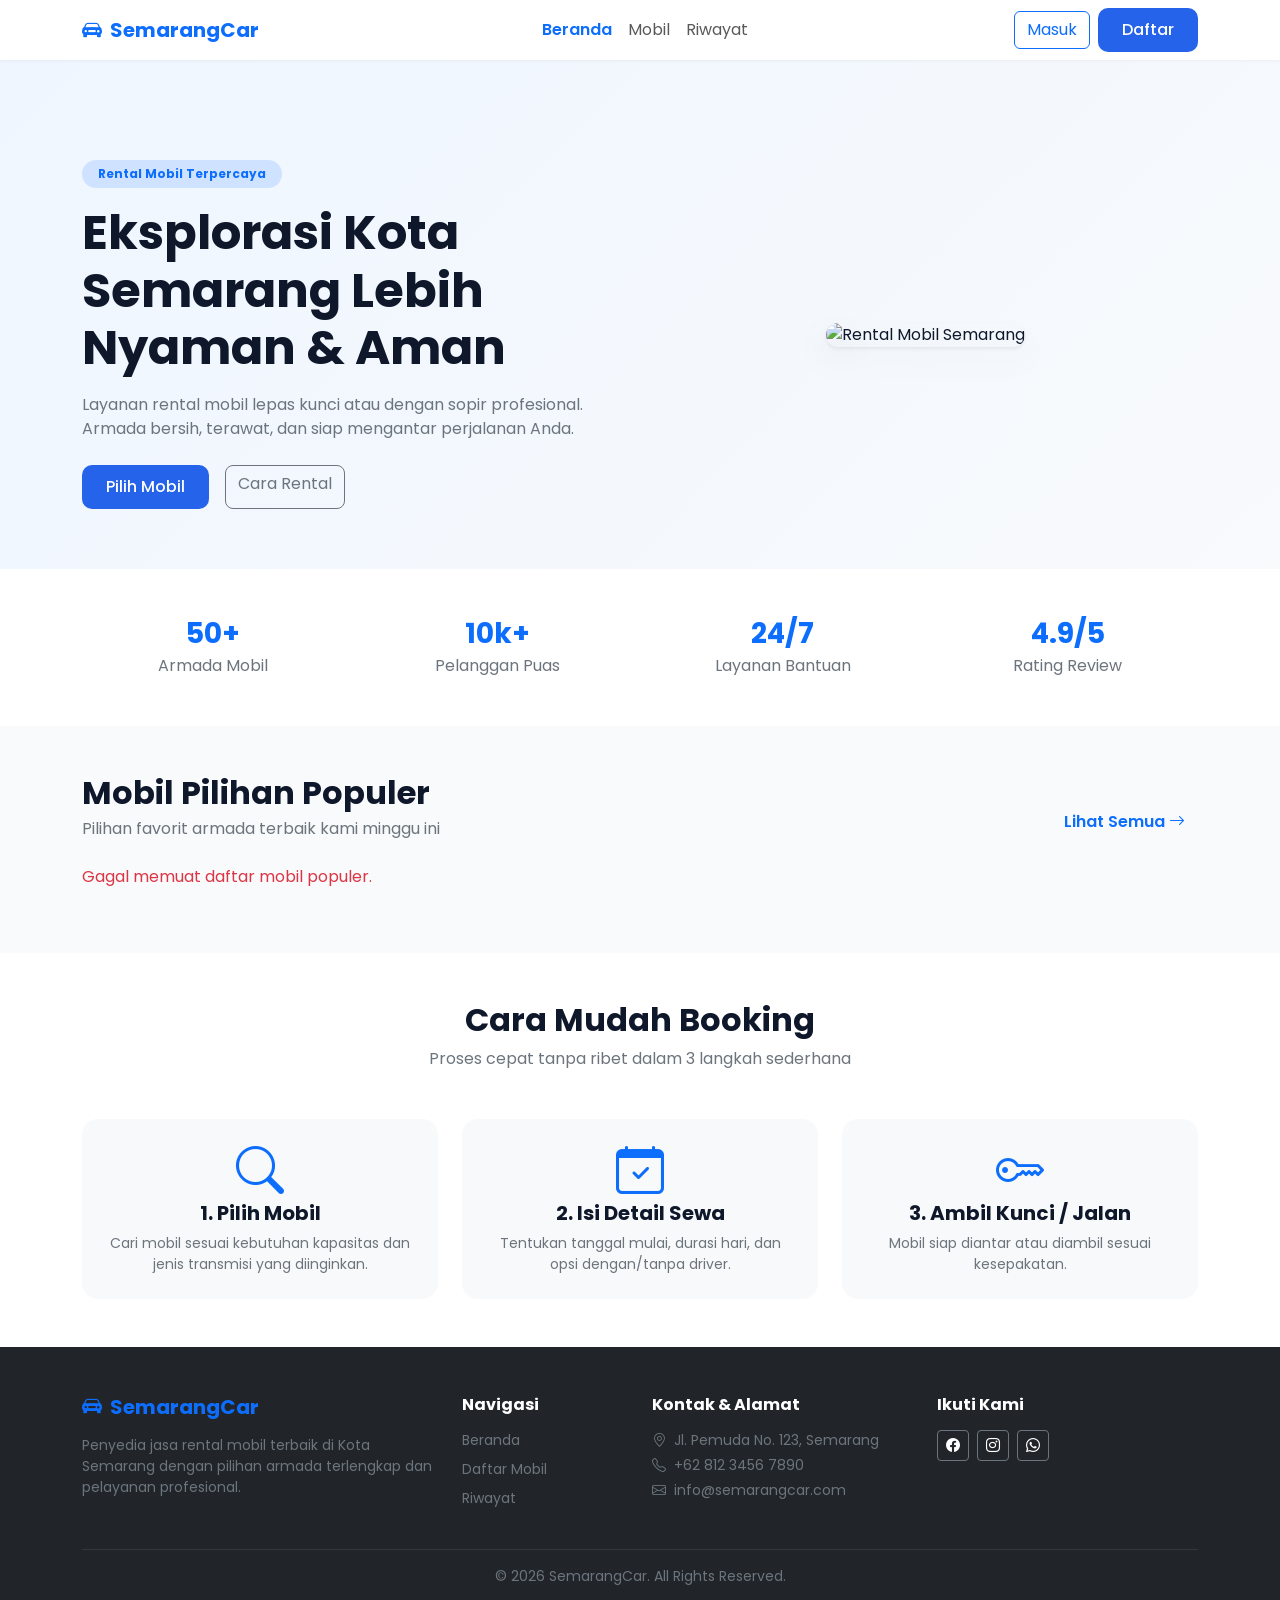
==== frontend/index.html @ cd007dfd "SEMARANGCAR" ====
﻿<!DOCTYPE html>
<html lang="id">
<head>
    <meta charset="UTF-8">
    <meta name="viewport" content="width=device-width, initial-scale=1.0">
    <title>Rental Mobil Semarang - Sewa Mobil Murah & Profesional</title>
    <link href="https://cdn.jsdelivr.net/npm/bootstrap@5.3.2/dist/css/bootstrap.min.css" rel="stylesheet">
    <link href="https://cdn.jsdelivr.net/npm/bootstrap-icons@1.11.1/font/bootstrap-icons.css" rel="stylesheet">
    <link rel="stylesheet" href="assets/css/style.css">
</head>
<body>
    <nav class="navbar navbar-expand-lg navbar-custom sticky-top">
        <div class="container">
            <a class="navbar-brand fw-bold text-primary" href="index.html">
                <i class="bi bi-car-front-fill me-2"></i>SemarangCar
            </a>
            <button class="navbar-toggler border-0" type="button" data-bs-toggle="collapse" data-bs-target="#navbarNav">
                <span class="navbar-toggler-icon"></span>
            </button>
            <div class="collapse navbar-collapse" id="navbarNav">
                <ul class="navbar-nav mx-auto">
                    <li class="nav-item"><a class="nav-link" href="index.html">Beranda</a></li>
                    <li class="nav-item"><a class="nav-link" href="mobil.html">Mobil</a></li>
                    <li class="nav-item"><a class="nav-link" href="riwayat.html">Riwayat</a></li>
                </ul>
                <div class="d-flex align-items-center" id="authNavLinks"></div>
            </div>
        </div>
    </nav>

    <main>
        <section class="hero-section">
            <div class="container">
                <div class="row align-items-center">
                    <div class="col-lg-6 fade-in">
                        <span class="badge bg-primary-subtle text-primary mb-3 px-3 py-2 rounded-pill">Rental Mobil Terpercaya</span>
                        <h1 class="display-5 fw-bold mb-3">Eksplorasi Kota Semarang Lebih Nyaman & Aman</h1>
                        <p class="text-secondary mb-4">Layanan rental mobil lepas kunci atau dengan sopir profesional. Armada bersih, terawat, dan siap mengantar perjalanan Anda.</p>
                        <div class="d-flex gap-3">
                            <a href="mobil.html" class="btn btn-primary-custom">Pilih Mobil</a>
                            <a href="#caraBooking" class="btn btn-outline-secondary rounded-3">Cara Rental</a>
                        </div>
                    </div>
                    <div class="col-lg-6 text-center mt-5 mt-lg-0 fade-in">
                        <img src="https://images.unsplash.com/photo-1549399542-7e3f8b79c341?auto=format&fit=crop&q=80&w=800" alt="Rental Mobil Semarang" class="img-fluid rounded-4 shadow-sm hero-img">
                    </div>
                </div>
            </div>
        </section>

        <section class="py-5 bg-white">
            <div class="container">
                <div class="row text-center g-4">
                    <div class="col-md-3 col-6">
                        <h3 class="fw-bold text-primary mb-1">50+</h3>
                        <p class="text-secondary mb-0">Armada Mobil</p>
                    </div>
                    <div class="col-md-3 col-6">
                        <h3 class="fw-bold text-primary mb-1">10k+</h3>
                        <p class="text-secondary mb-0">Pelanggan Puas</p>
                    </div>
                    <div class="col-md-3 col-6">
                        <h3 class="fw-bold text-primary mb-1">24/7</h3>
                        <p class="text-secondary mb-0">Layanan Bantuan</p>
                    </div>
                    <div class="col-md-3 col-6">
                        <h3 class="fw-bold text-primary mb-1">4.9/5</h3>
                        <p class="text-secondary mb-0">Rating Review</p>
                    </div>
                </div>
            </div>
        </section>

        <section class="py-5">
            <div class="container">
                <div class="d-flex justify-content-between align-items-end mb-4">
                    <div>
                        <h2 class="fw-bold mb-1">Mobil Pilihan Populer</h2>
                        <p class="text-secondary mb-0">Pilihan favorit armada terbaik kami minggu ini</p>
                    </div>
                    <a href="mobil.html" class="btn btn-link text-primary text-decoration-none fw-semibold">Lihat Semua <i class="bi bi-arrow-right"></i></a>
                </div>
                <div class="row g-4" id="popularCarContainer"></div>
            </div>
        </section>

        <section id="caraBooking" class="py-5 bg-white">
            <div class="container">
                <div class="text-center mb-5">
                    <h2 class="fw-bold">Cara Mudah Booking</h2>
                    <p class="text-secondary">Proses cepat tanpa ribet dalam 3 langkah sederhana</p>
                </div>
                <div class="row g-4">
                    <div class="col-md-4 text-center">
                        <div class="p-4 rounded-4 bg-light">
                            <i class="bi bi-search text-primary display-5 mb-3"></i>
                            <h5 class="fw-bold">1. Pilih Mobil</h5>
                            <p class="text-secondary small mb-0">Cari mobil sesuai kebutuhan kapasitas dan jenis transmisi yang diinginkan.</p>
                        </div>
                    </div>
                    <div class="col-md-4 text-center">
                        <div class="p-4 rounded-4 bg-light">
                            <i class="bi bi-calendar-check text-primary display-5 mb-3"></i>
                            <h5 class="fw-bold">2. Isi Detail Sewa</h5>
                            <p class="text-secondary small mb-0">Tentukan tanggal mulai, durasi hari, dan opsi dengan/tanpa driver.</p>
                        </div>
                    </div>
                    <div class="col-md-4 text-center">
                        <div class="p-4 rounded-4 bg-light">
                            <i class="bi bi-key text-primary display-5 mb-3"></i>
                            <h5 class="fw-bold">3. Ambil Kunci / Jalan</h5>
                            <p class="text-secondary small mb-0">Mobil siap diantar atau diambil sesuai kesepakatan.</p>
                        </div>
                    </div>
                </div>
            </div>
        </section>
    </main>

    <footer class="bg-dark text-white pt-5 pb-3">
        <div class="container">
            <div class="row g-4 mb-4">
                <div class="col-lg-4">
                    <h5 class="fw-bold text-primary mb-3"><i class="bi bi-car-front-fill me-2"></i>SemarangCar</h5>
                    <p class="text-secondary small">Penyedia jasa rental mobil terbaik di Kota Semarang dengan pilihan armada terlengkap dan pelayanan profesional.</p>
                </div>
                <div class="col-lg-2 col-md-4">
                    <h6 class="fw-bold mb-3">Navigasi</h6>
                    <ul class="list-unstyled text-secondary small">
                        <li class="mb-2"><a href="index.html" class="text-secondary text-decoration-none">Beranda</a></li>
                        <li class="mb-2"><a href="mobil.html" class="text-secondary text-decoration-none">Daftar Mobil</a></li>
                        <li class="mb-2"><a href="riwayat.html" class="text-secondary text-decoration-none">Riwayat</a></li>
                    </ul>
                </div>
                <div class="col-lg-3 col-md-4">
                    <h6 class="fw-bold mb-3">Kontak & Alamat</h6>
                    <p class="text-secondary small mb-1"><i class="bi bi-geo-alt me-2"></i>Jl. Pemuda No. 123, Semarang</p>
                    <p class="text-secondary small mb-1"><i class="bi bi-telephone me-2"></i>+62 812 3456 7890</p>
                    <p class="text-secondary small"><i class="bi bi-envelope me-2"></i>info@semarangcar.com</p>
                </div>
                <div class="col-lg-3 col-md-4">
                    <h6 class="fw-bold mb-3">Ikuti Kami</h6>
                    <div class="d-flex gap-2">
                        <a href="#" class="btn btn-outline-secondary btn-sm text-white"><i class="bi bi-facebook"></i></a>
                        <a href="#" class="btn btn-outline-secondary btn-sm text-white"><i class="bi bi-instagram"></i></a>
                        <a href="#" class="btn btn-outline-secondary btn-sm text-white"><i class="bi bi-whatsapp"></i></a>
                    </div>
                </div>
            </div>
            <hr class="border-secondary">
            <p class="text-center text-secondary small mb-0">&copy; 2026 SemarangCar. All Rights Reserved.</p>
        </div>
    </footer>

    <button id="btnBackToTop" class="btn btn-primary-custom shadow"><i class="bi bi-arrow-up"></i></button>
    <div id="toastContainer" class="toast-container position-fixed bottom-0 end-0 p-3"></div>

    <script src="https://cdn.jsdelivr.net/npm/bootstrap@5.3.2/dist/js/bootstrap.bundle.min.js"></script>
    <script src="assets/js/script.js"></script>
    <script>
        document.addEventListener('DOMContentLoaded', fetchPopularCars);

        async function fetchPopularCars() {
            const container = document.getElementById('popularCarContainer');
            try {
                const response = await fetch(`${API_BASE_URL}/mobil`);
                const cars = await response.json();
                
                container.innerHTML = cars.slice(0, 3).map(car => `
                    <div class="col-md-4">
                        <div class="card card-modern h-100 p-3">
                            <img src="${car.gambarUrl || 'https://images.unsplash.com/photo-1549399542-7e3f8b79c341?auto=format&fit=crop&q=80&w=400'}" class="card-img-top rounded-3 mb-3" style="height:200px; object-fit:cover;">
                            <div class="card-body p-0">
                                <h5 class="card-title fw-bold mb-2">${car.nama}</h5>
                                <p class="text-primary fw-bold mb-3">${formatRupiah(car.harga)} <span class="text-secondary fw-normal fs-6">/ hari</span></p>
                                <div class="d-flex justify-content-between text-secondary small mb-3 border-top border-bottom py-2">
                                    <span><i class="bi bi-gear me-1"></i>${car.transmisi}</span>
                                    <span><i class="bi bi-people me-1"></i>${car.kapasitas} Kursi</span>
                                </div>
                                <a href="detail.html?id=${car.id}" class="btn btn-outline-primary w-100">Detail Mobil</a>
                            </div>
                        </div>
                    </div>
                `).join('');
            } catch (err) {
                container.innerHTML = '<p class="text-danger">Gagal memuat daftar mobil populer.</p>';
            }
        }
    </script>
</body>
</html>
---- frontend/assets/css/style.css ----
﻿@import url('https://fonts.googleapis.com/css2?family=Poppins:wght@300;400;500;600;700&display=swap');

:root {
    --primary-color: #2563EB;
    --primary-hover: #1D4ED8;
    --secondary-color: #64748B;
    --bg-light: #F8FAFC;
    --text-dark: #0F172A;
    --border-radius: 14px;
    --soft-shadow: 0 10px 25px -3px rgba(0, 0, 0, 0.05), 0 4px 6px -2px rgba(0, 0, 0, 0.02);
}

body {
    font-family: 'Poppins', sans-serif;
    background-color: var(--bg-light);
    color: var(--text-dark);
    display: flex;
    flex-direction: column;
    min-height: 100vh;
}

main {
    flex: 1;
}

.card-modern {
    background: #ffffff;
    border: 1px solid #E2E8F0;
    border-radius: var(--border-radius);
    box-shadow: var(--soft-shadow);
    transition: all 0.3s ease-in-out;
}

.card-modern:hover {
    transform: translateY(-6px);
    box-shadow: 0 20px 30px -10px rgba(37, 99, 235, 0.12);
}

.btn-primary-custom {
    background-color: var(--primary-color);
    color: #ffffff;
    border-radius: 10px;
    font-weight: 500;
    padding: 10px 24px;
    border: none;
    transition: all 0.3s ease;
}

.btn-primary-custom:hover {
    background-color: var(--primary-hover);
    color: #ffffff;
    box-shadow: 0 4px 12px rgba(37, 99, 235, 0.3);
}

.navbar-custom {
    background-color: rgba(255, 255, 255, 0.95);
    backdrop-filter: blur(10px);
    box-shadow: 0 1px 3px rgba(0,0,0,0.05);
}

.hero-section {
    padding: 100px 0 60px;
    background: linear-gradient(135deg, #EFF6FF 0%, #F8FAFC 100%);
}

.hero-img {
    max-width: 100%;
    filter: drop-shadow(0 15px 15px rgba(0, 0, 0, 0.1));
}

.form-control, .form-select {
    border-radius: 10px;
    border: 1px solid #CBD5E1;
    padding: 12px 16px;
}

.form-control:focus, .form-select:focus {
    border-color: var(--primary-color);
    box-shadow: 0 0 0 3px rgba(37, 99, 235, 0.15);
}

#btnBackToTop {
    position: fixed;
    bottom: 30px;
    right: 30px;
    display: none;
    width: 45px;
    height: 45px;
    border-radius: 50%;
    z-index: 99;
}

.fade-in {
    animation: fadeIn 0.6s ease-in-out forwards;
}

@keyframes fadeIn {
    from { opacity: 0; transform: translateY(15px); }
    to { opacity: 1; transform: translateY(0); }
}
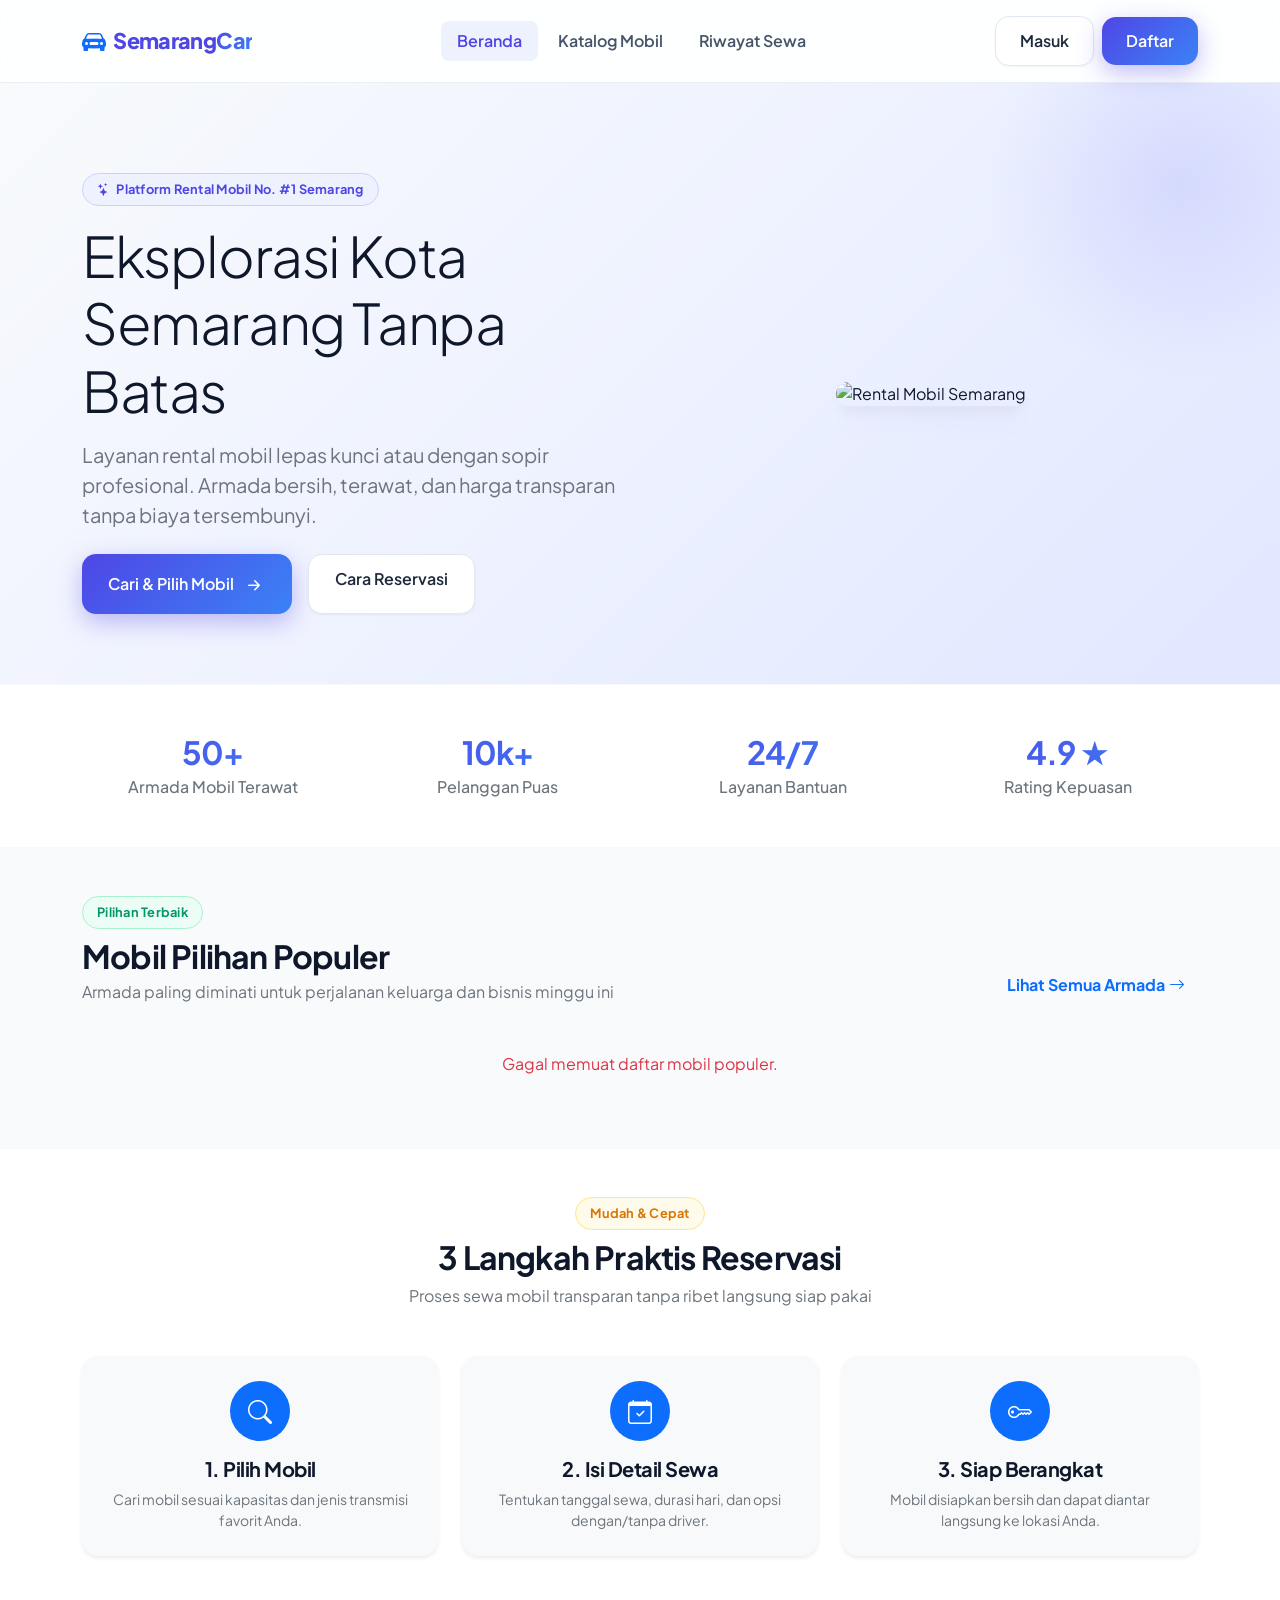
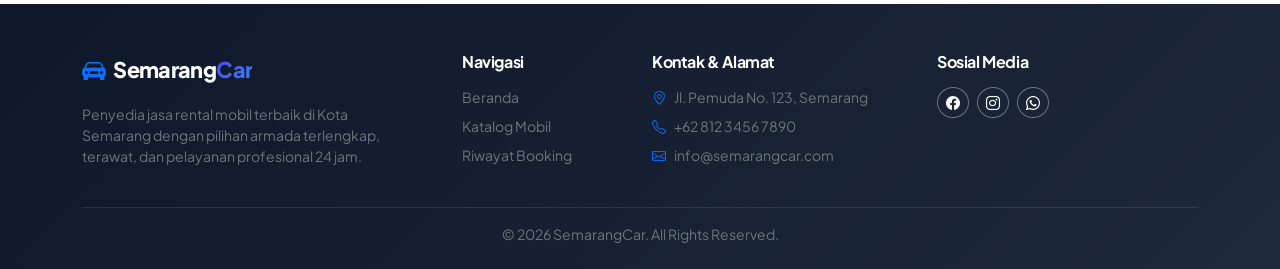
==== commit 89dc6956: "Update Fitur" ====
--- a/frontend/index.html
+++ b/frontend/index.html
@@ -1,9 +1,10 @@
-﻿<!DOCTYPE html>
+<!DOCTYPE html>
 <html lang="id">
 <head>
     <meta charset="UTF-8">
     <meta name="viewport" content="width=device-width, initial-scale=1.0">
-    <title>Rental Mobil Semarang - Sewa Mobil Murah & Profesional</title>
+    <title>SemarangCar - Platform Sewa Mobil Premium Semarang</title>
+    <meta name="description" content="Sewa mobil murah, lepas kunci atau dengan driver profesional di Kota Semarang. Unit bersih, terawat, dan transaksi mudah.">
     <link href="https://cdn.jsdelivr.net/npm/bootstrap@5.3.2/dist/css/bootstrap.min.css" rel="stylesheet">
     <link href="https://cdn.jsdelivr.net/npm/bootstrap-icons@1.11.1/font/bootstrap-icons.css" rel="stylesheet">
     <link rel="stylesheet" href="assets/css/style.css">
@@ -11,17 +12,18 @@
 <body>
     <nav class="navbar navbar-expand-lg navbar-custom sticky-top">
         <div class="container">
-            <a class="navbar-brand fw-bold text-primary" href="index.html">
-                <i class="bi bi-car-front-fill me-2"></i>SemarangCar
+            <a class="navbar-brand d-flex align-items-center gap-2" href="index.html" aria-label="SemarangCar Beranda">
+                <i class="bi bi-car-front-fill fs-4 text-primary"></i>
+                <span>Semarang<span class="text-gradient">Car</span></span>
             </a>
-            <button class="navbar-toggler border-0" type="button" data-bs-toggle="collapse" data-bs-target="#navbarNav">
+            <button class="navbar-toggler border-0" type="button" data-bs-toggle="collapse" data-bs-target="#navbarNav" aria-controls="navbarNav" aria-expanded="false" aria-label="Toggle navigation">
                 <span class="navbar-toggler-icon"></span>
             </button>
             <div class="collapse navbar-collapse" id="navbarNav">
-                <ul class="navbar-nav mx-auto">
+                <ul class="navbar-nav mx-auto gap-1">
                     <li class="nav-item"><a class="nav-link" href="index.html">Beranda</a></li>
-                    <li class="nav-item"><a class="nav-link" href="mobil.html">Mobil</a></li>
-                    <li class="nav-item"><a class="nav-link" href="riwayat.html">Riwayat</a></li>
+                    <li class="nav-item"><a class="nav-link" href="mobil.html">Katalog Mobil</a></li>
+                    <li class="nav-item"><a class="nav-link" href="riwayat.html">Riwayat Sewa</a></li>
                 </ul>
                 <div class="d-flex align-items-center" id="authNavLinks"></div>
             </div>
@@ -31,41 +33,45 @@
     <main>
         <section class="hero-section">
             <div class="container">
-                <div class="row align-items-center">
-                    <div class="col-lg-6 fade-in">
-                        <span class="badge bg-primary-subtle text-primary mb-3 px-3 py-2 rounded-pill">Rental Mobil Terpercaya</span>
-                        <h1 class="display-5 fw-bold mb-3">Eksplorasi Kota Semarang Lebih Nyaman & Aman</h1>
-                        <p class="text-secondary mb-4">Layanan rental mobil lepas kunci atau dengan sopir profesional. Armada bersih, terawat, dan siap mengantar perjalanan Anda.</p>
-                        <div class="d-flex gap-3">
-                            <a href="mobil.html" class="btn btn-primary-custom">Pilih Mobil</a>
-                            <a href="#caraBooking" class="btn btn-outline-secondary rounded-3">Cara Rental</a>
-                        </div>
-                    </div>
-                    <div class="col-lg-6 text-center mt-5 mt-lg-0 fade-in">
-                        <img src="https://images.unsplash.com/photo-1549399542-7e3f8b79c341?auto=format&fit=crop&q=80&w=800" alt="Rental Mobil Semarang" class="img-fluid rounded-4 shadow-sm hero-img">
-                    </div>
-                </div>
-            </div>
-        </section>
-
-        <section class="py-5 bg-white">
+                <div class="row align-items-center g-5">
+                    <div class="col-lg-6 fade-in-up">
+                        <span class="badge-custom badge-indigo mb-3">
+                            <i class="bi bi-stars"></i> Platform Rental Mobil No. #1 Semarang
+                        </span>
+                        <h1 class="display-4 fw-extrabold mb-3">Eksplorasi Kota Semarang Tanpa Batas</h1>
+                        <p class="text-secondary fs-5 mb-4">Layanan rental mobil lepas kunci atau dengan sopir profesional. Armada bersih, terawat, dan harga transparan tanpa biaya tersembunyi.</p>
+                        <div class="d-flex flex-wrap gap-3">
+                            <a href="mobil.html" class="btn btn-primary-custom">
+                                Cari & Pilih Mobil <i class="bi bi-arrow-right-short fs-4"></i>
+                            </a>
+                            <a href="#caraBooking" class="btn btn-secondary-custom">Cara Reservasi</a>
+                        </div>
+                    </div>
+                    <div class="col-lg-6 text-center fade-in-up">
+                        <img src="https://images.unsplash.com/photo-1549399542-7e3f8b79c341?auto=format&fit=crop&q=80&w=800" alt="Rental Mobil Semarang" class="hero-img">
+                    </div>
+                </div>
+            </div>
+        </section>
+
+        <section class="py-5 bg-white border-bottom border-top border-light">
             <div class="container">
                 <div class="row text-center g-4">
                     <div class="col-md-3 col-6">
-                        <h3 class="fw-bold text-primary mb-1">50+</h3>
-                        <p class="text-secondary mb-0">Armada Mobil</p>
-                    </div>
-                    <div class="col-md-3 col-6">
-                        <h3 class="fw-bold text-primary mb-1">10k+</h3>
-                        <p class="text-secondary mb-0">Pelanggan Puas</p>
-                    </div>
-                    <div class="col-md-3 col-6">
-                        <h3 class="fw-bold text-primary mb-1">24/7</h3>
-                        <p class="text-secondary mb-0">Layanan Bantuan</p>
-                    </div>
-                    <div class="col-md-3 col-6">
-                        <h3 class="fw-bold text-primary mb-1">4.9/5</h3>
-                        <p class="text-secondary mb-0">Rating Review</p>
+                        <h2 class="fw-bold text-gradient mb-1">50+</h2>
+                        <p class="text-secondary fw-medium mb-0">Armada Mobil Terawat</p>
+                    </div>
+                    <div class="col-md-3 col-6">
+                        <h2 class="fw-bold text-gradient mb-1">10k+</h2>
+                        <p class="text-secondary fw-medium mb-0">Pelanggan Puas</p>
+                    </div>
+                    <div class="col-md-3 col-6">
+                        <h2 class="fw-bold text-gradient mb-1">24/7</h2>
+                        <p class="text-secondary fw-medium mb-0">Layanan Bantuan</p>
+                    </div>
+                    <div class="col-md-3 col-6">
+                        <h2 class="fw-bold text-gradient mb-1">4.9 ★</h2>
+                        <p class="text-secondary fw-medium mb-0">Rating Kepuasan</p>
                     </div>
                 </div>
             </div>
@@ -75,41 +81,76 @@
             <div class="container">
                 <div class="d-flex justify-content-between align-items-end mb-4">
                     <div>
+                        <span class="badge-custom badge-emerald mb-2">Pilihan Terbaik</span>
                         <h2 class="fw-bold mb-1">Mobil Pilihan Populer</h2>
-                        <p class="text-secondary mb-0">Pilihan favorit armada terbaik kami minggu ini</p>
-                    </div>
-                    <a href="mobil.html" class="btn btn-link text-primary text-decoration-none fw-semibold">Lihat Semua <i class="bi bi-arrow-right"></i></a>
-                </div>
-                <div class="row g-4" id="popularCarContainer"></div>
-            </div>
-        </section>
-
-        <section id="caraBooking" class="py-5 bg-white">
-            <div class="container">
-                <div class="text-center mb-5">
-                    <h2 class="fw-bold">Cara Mudah Booking</h2>
-                    <p class="text-secondary">Proses cepat tanpa ribet dalam 3 langkah sederhana</p>
+                        <p class="text-secondary mb-0">Armada paling diminati untuk perjalanan keluarga dan bisnis minggu ini</p>
+                    </div>
+                    <a href="mobil.html" class="btn btn-link text-primary text-decoration-none fw-bold d-flex align-items-center gap-1">
+                        Lihat Semua Armada <i class="bi bi-arrow-right"></i>
+                    </a>
+                </div>
+                <div class="row g-4" id="popularCarContainer">
+                    <div class="col-md-4">
+                        <div class="card card-modern p-3">
+                            <div class="skeleton mb-3" style="height: 200px; border-radius:14px;"></div>
+                            <div class="skeleton mb-2" style="height: 24px; width: 70%;"></div>
+                            <div class="skeleton mb-3" style="height: 20px; width: 40%;"></div>
+                            <div class="skeleton" style="height: 42px; border-radius:10px;"></div>
+                        </div>
+                    </div>
+                    <div class="col-md-4">
+                        <div class="card card-modern p-3">
+                            <div class="skeleton mb-3" style="height: 200px; border-radius:14px;"></div>
+                            <div class="skeleton mb-2" style="height: 24px; width: 70%;"></div>
+                            <div class="skeleton mb-3" style="height: 20px; width: 40%;"></div>
+                            <div class="skeleton" style="height: 42px; border-radius:10px;"></div>
+                        </div>
+                    </div>
+                    <div class="col-md-4">
+                        <div class="card card-modern p-3">
+                            <div class="skeleton mb-3" style="height: 200px; border-radius:14px;"></div>
+                            <div class="skeleton mb-2" style="height: 24px; width: 70%;"></div>
+                            <div class="skeleton mb-3" style="height: 20px; width: 40%;"></div>
+                            <div class="skeleton" style="height: 42px; border-radius:10px;"></div>
+                        </div>
+                    </div>
+                </div>
+            </div>
+        </section>
+
+        <section id="caraBooking" class="py-5 bg-white border-top border-light">
+            <div class="container">
+                <div class="text-center max-w-2xl mx-auto mb-5">
+                    <span class="badge-custom badge-amber mb-2">Mudah & Cepat</span>
+                    <h2 class="fw-bold">3 Langkah Praktis Reservasi</h2>
+                    <p class="text-secondary">Proses sewa mobil transparan tanpa ribet langsung siap pakai</p>
                 </div>
                 <div class="row g-4">
                     <div class="col-md-4 text-center">
-                        <div class="p-4 rounded-4 bg-light">
-                            <i class="bi bi-search text-primary display-5 mb-3"></i>
-                            <h5 class="fw-bold">1. Pilih Mobil</h5>
-                            <p class="text-secondary small mb-0">Cari mobil sesuai kebutuhan kapasitas dan jenis transmisi yang diinginkan.</p>
+                        <div class="p-4 rounded-4 bg-light h-100 border border-light shadow-sm">
+                            <div class="bg-primary text-white rounded-circle d-inline-flex align-items-center justify-content-center mb-3" style="width:60px; height:60px;">
+                                <i class="bi bi-search fs-4"></i>
+                            </div>
+                            <h5 class="fw-bold mb-2">1. Pilih Mobil</h5>
+                            <p class="text-secondary small mb-0">Cari mobil sesuai kapasitas dan jenis transmisi favorit Anda.</p>
                         </div>
                     </div>
                     <div class="col-md-4 text-center">
-                        <div class="p-4 rounded-4 bg-light">
-                            <i class="bi bi-calendar-check text-primary display-5 mb-3"></i>
-                            <h5 class="fw-bold">2. Isi Detail Sewa</h5>
-                            <p class="text-secondary small mb-0">Tentukan tanggal mulai, durasi hari, dan opsi dengan/tanpa driver.</p>
+                        <div class="p-4 rounded-4 bg-light h-100 border border-light shadow-sm">
+                            <div class="bg-primary text-white rounded-circle d-inline-flex align-items-center justify-content-center mb-3" style="width:60px; height:60px;">
+                                <i class="bi bi-calendar-check fs-4"></i>
+                            </div>
+                            <h5 class="fw-bold mb-2">2. Isi Detail Sewa</h5>
+                            <p class="text-secondary small mb-0">Tentukan tanggal sewa, durasi hari, dan opsi dengan/tanpa driver.</p>
                         </div>
                     </div>
                     <div class="col-md-4 text-center">
-                        <div class="p-4 rounded-4 bg-light">
-                            <i class="bi bi-key text-primary display-5 mb-3"></i>
-                            <h5 class="fw-bold">3. Ambil Kunci / Jalan</h5>
-                            <p class="text-secondary small mb-0">Mobil siap diantar atau diambil sesuai kesepakatan.</p>
+                        <div class="p-4 rounded-4 bg-light h-100 border border-light shadow-sm">
+                            <div class="bg-primary text-white rounded-circle d-inline-flex align-items-center justify-content-center mb-3" style="width:60px; height:60px;">
+                                <i class="bi bi-key fs-4"></i>
+                            </div>
+                            <h5 class="fw-bold mb-2">3. Siap Berangkat</h5>
+                            <p class="text-secondary small mb-0">Mobil disiapkan bersih dan dapat diantar langsung ke lokasi Anda.</p>
                         </div>
                     </div>
                 </div>
@@ -117,42 +158,45 @@
         </section>
     </main>
 
-    <footer class="bg-dark text-white pt-5 pb-3">
+    <footer class="pt-5 pb-4">
         <div class="container">
             <div class="row g-4 mb-4">
                 <div class="col-lg-4">
-                    <h5 class="fw-bold text-primary mb-3"><i class="bi bi-car-front-fill me-2"></i>SemarangCar</h5>
-                    <p class="text-secondary small">Penyedia jasa rental mobil terbaik di Kota Semarang dengan pilihan armada terlengkap dan pelayanan profesional.</p>
+                    <a class="navbar-brand d-flex align-items-center gap-2 mb-3" href="index.html">
+                        <i class="bi bi-car-front-fill fs-4 text-primary"></i>
+                        <span class="text-white">Semarang<span class="text-gradient">Car</span></span>
+                    </a>
+                    <p class="text-secondary small me-lg-4">Penyedia jasa rental mobil terbaik di Kota Semarang dengan pilihan armada terlengkap, terawat, dan pelayanan profesional 24 jam.</p>
                 </div>
                 <div class="col-lg-2 col-md-4">
-                    <h6 class="fw-bold mb-3">Navigasi</h6>
+                    <h6 class="fw-bold text-white mb-3">Navigasi</h6>
                     <ul class="list-unstyled text-secondary small">
                         <li class="mb-2"><a href="index.html" class="text-secondary text-decoration-none">Beranda</a></li>
-                        <li class="mb-2"><a href="mobil.html" class="text-secondary text-decoration-none">Daftar Mobil</a></li>
-                        <li class="mb-2"><a href="riwayat.html" class="text-secondary text-decoration-none">Riwayat</a></li>
+                        <li class="mb-2"><a href="mobil.html" class="text-secondary text-decoration-none">Katalog Mobil</a></li>
+                        <li class="mb-2"><a href="riwayat.html" class="text-secondary text-decoration-none">Riwayat Booking</a></li>
                     </ul>
                 </div>
                 <div class="col-lg-3 col-md-4">
-                    <h6 class="fw-bold mb-3">Kontak & Alamat</h6>
-                    <p class="text-secondary small mb-1"><i class="bi bi-geo-alt me-2"></i>Jl. Pemuda No. 123, Semarang</p>
-                    <p class="text-secondary small mb-1"><i class="bi bi-telephone me-2"></i>+62 812 3456 7890</p>
-                    <p class="text-secondary small"><i class="bi bi-envelope me-2"></i>info@semarangcar.com</p>
+                    <h6 class="fw-bold text-white mb-3">Kontak & Alamat</h6>
+                    <p class="text-secondary small mb-2"><i class="bi bi-geo-alt me-2 text-primary"></i>Jl. Pemuda No. 123, Semarang</p>
+                    <p class="text-secondary small mb-2"><i class="bi bi-telephone me-2 text-primary"></i>+62 812 3456 7890</p>
+                    <p class="text-secondary small"><i class="bi bi-envelope me-2 text-primary"></i>info@semarangcar.com</p>
                 </div>
                 <div class="col-lg-3 col-md-4">
-                    <h6 class="fw-bold mb-3">Ikuti Kami</h6>
+                    <h6 class="fw-bold text-white mb-3">Sosial Media</h6>
                     <div class="d-flex gap-2">
-                        <a href="#" class="btn btn-outline-secondary btn-sm text-white"><i class="bi bi-facebook"></i></a>
-                        <a href="#" class="btn btn-outline-secondary btn-sm text-white"><i class="bi bi-instagram"></i></a>
-                        <a href="#" class="btn btn-outline-secondary btn-sm text-white"><i class="bi bi-whatsapp"></i></a>
-                    </div>
-                </div>
-            </div>
-            <hr class="border-secondary">
+                        <a href="#" class="btn btn-outline-secondary btn-sm rounded-circle text-white" aria-label="Facebook"><i class="bi bi-facebook"></i></a>
+                        <a href="#" class="btn btn-outline-secondary btn-sm rounded-circle text-white" aria-label="Instagram"><i class="bi bi-instagram"></i></a>
+                        <a href="#" class="btn btn-outline-secondary btn-sm rounded-circle text-white" aria-label="WhatsApp"><i class="bi bi-whatsapp"></i></a>
+                    </div>
+                </div>
+            </div>
+            <hr class="border-secondary opacity-25">
             <p class="text-center text-secondary small mb-0">&copy; 2026 SemarangCar. All Rights Reserved.</p>
         </div>
     </footer>
 
-    <button id="btnBackToTop" class="btn btn-primary-custom shadow"><i class="bi bi-arrow-up"></i></button>
+    <button id="btnBackToTop" class="btn btn-primary-custom" aria-label="Kembali ke Atas"><i class="bi bi-arrow-up fs-5"></i></button>
     <div id="toastContainer" class="toast-container position-fixed bottom-0 end-0 p-3"></div>
 
     <script src="https://cdn.jsdelivr.net/npm/bootstrap@5.3.2/dist/js/bootstrap.bundle.min.js"></script>
@@ -166,24 +210,38 @@
                 const response = await fetch(`${API_BASE_URL}/mobil`);
                 const cars = await response.json();
                 
+                if (!cars || cars.length === 0) {
+                    container.innerHTML = '<div class="col-12 text-center text-secondary py-4">Belum ada armada mobil yang tersedia.</div>';
+                    return;
+                }
+
                 container.innerHTML = cars.slice(0, 3).map(car => `
                     <div class="col-md-4">
                         <div class="card card-modern h-100 p-3">
-                            <img src="${car.gambarUrl || 'https://images.unsplash.com/photo-1549399542-7e3f8b79c341?auto=format&fit=crop&q=80&w=400'}" class="card-img-top rounded-3 mb-3" style="height:200px; object-fit:cover;">
-                            <div class="card-body p-0">
-                                <h5 class="card-title fw-bold mb-2">${car.nama}</h5>
-                                <p class="text-primary fw-bold mb-3">${formatRupiah(car.harga)} <span class="text-secondary fw-normal fs-6">/ hari</span></p>
+                            <div class="car-card-img-wrapper mb-3">
+                                <img src="${car.gambarUrl || 'https://images.unsplash.com/photo-1549399542-7e3f8b79c341?auto=format&fit=crop&q=80&w=400'}" alt="${escapeHTML(car.nama)}" class="car-card-img" onerror="this.onerror=null; this.src='https://images.unsplash.com/photo-1549399542-7e3f8b79c341?auto=format&fit=crop&q=80&w=400';">
+                            </div>
+                            <div class="card-body p-0 d-flex flex-column">
+                                <div class="d-flex justify-content-between align-items-center mb-2">
+                                    <span class="badge-custom badge-indigo">${escapeHTML(car.merk)}</span>
+                                    <span class="badge-custom ${car.statusTersedia ? 'badge-emerald' : 'badge-rose'}">
+                                        ${car.statusTersedia ? 'Tersedia' : 'Disewa'}
+                                    </span>
+                                </div>
+                                <h5 class="fw-bold mb-2">${escapeHTML(car.nama)}</h5>
+                                <p class="text-primary fw-bold fs-5 mb-3">${formatRupiah(car.harga)} <span class="text-secondary fw-normal fs-6">/ hari</span></p>
                                 <div class="d-flex justify-content-between text-secondary small mb-3 border-top border-bottom py-2">
-                                    <span><i class="bi bi-gear me-1"></i>${car.transmisi}</span>
+                                    <span><i class="bi bi-gear me-1"></i>${escapeHTML(car.transmisi)}</span>
                                     <span><i class="bi bi-people me-1"></i>${car.kapasitas} Kursi</span>
+                                    <span><i class="bi bi-fuel-pump me-1"></i>${escapeHTML(car.bahanBakar)}</span>
                                 </div>
-                                <a href="detail.html?id=${car.id}" class="btn btn-outline-primary w-100">Detail Mobil</a>
+                                <a href="detail.html?id=${car.id}" class="btn btn-secondary-custom w-100 mt-auto text-center">Lihat Detail Mobil</a>
                             </div>
                         </div>
                     </div>
                 `).join('');
             } catch (err) {
-                container.innerHTML = '<p class="text-danger">Gagal memuat daftar mobil populer.</p>';
+                container.innerHTML = '<div class="col-12 text-center text-danger py-4">Gagal memuat daftar mobil populer.</div>';
             }
         }
     </script>
--- a/frontend/assets/css/style.css
+++ b/frontend/assets/css/style.css
@@ -1,100 +1,357 @@
-﻿@import url('https://fonts.googleapis.com/css2?family=Poppins:wght@300;400;500;600;700&display=swap');
+@import url('https://fonts.googleapis.com/css2?family=Plus+Jakarta+Sans:wght@300;400;500;600;700;800&display=swap');
 
 :root {
-    --primary-color: #2563EB;
-    --primary-hover: #1D4ED8;
-    --secondary-color: #64748B;
-    --bg-light: #F8FAFC;
-    --text-dark: #0F172A;
-    --border-radius: 14px;
-    --soft-shadow: 0 10px 25px -3px rgba(0, 0, 0, 0.05), 0 4px 6px -2px rgba(0, 0, 0, 0.02);
-}
-
+    /* Color Palette - 2026 Startup Aesthetic */
+    --primary-50: #EEF2FF;
+    --primary-100: #E0E7FF;
+    --primary-500: #6366F1;
+    --primary-600: #4F46E5;
+    --primary-700: #4338CA;
+    
+    --accent-emerald: #10B981;
+    --accent-amber: #F59E0B;
+    --accent-rose: #EF4444;
+    
+    --slate-50: #F8FAFC;
+    --slate-100: #F1F5F9;
+    --slate-200: #E2E8F0;
+    --slate-300: #CBD5E1;
+    --slate-400: #94A3B8;
+    --slate-600: #475569;
+    --slate-800: #1E293B;
+    --slate-900: #0F172A;
+
+    --gradient-primary: linear-gradient(135deg, #4F46E5 0%, #3B82F6 100%);
+    --gradient-hero: linear-gradient(135deg, #F8FAFC 0%, #EEF2FF 50%, #E0E7FF 100%);
+    --gradient-dark: linear-gradient(135deg, #0F172A 0%, #1E293B 100%);
+
+    --radius-sm: 8px;
+    --radius-md: 14px;
+    --radius-lg: 20px;
+    --radius-xl: 28px;
+    --radius-full: 9999px;
+
+    --shadow-sm: 0 1px 3px rgba(15, 23, 42, 0.05);
+    --shadow-md: 0 10px 25px -5px rgba(79, 70, 229, 0.08), 0 4px 6px -2px rgba(15, 23, 42, 0.03);
+    --shadow-lg: 0 20px 30px -10px rgba(79, 70, 229, 0.15), 0 10px 15px -3px rgba(15, 23, 42, 0.05);
+    --shadow-glow: 0 8px 24px 0 rgba(79, 70, 229, 0.35);
+
+    --transition-fast: all 0.2s cubic-bezier(0.4, 0, 0.2, 1);
+    --transition-base: all 0.3s cubic-bezier(0.4, 0, 0.2, 1);
+}
+
+/* Global Styles */
 body {
-    font-family: 'Poppins', sans-serif;
-    background-color: var(--bg-light);
-    color: var(--text-dark);
+    font-family: 'Plus Jakarta Sans', sans-serif;
+    background-color: var(--slate-50);
+    color: var(--slate-900);
     display: flex;
     flex-direction: column;
     min-height: 100vh;
+    overflow-x: hidden;
 }
 
 main {
     flex: 1;
 }
 
+/* Typography */
+h1, h2, h3, h4, h5, h6 {
+    color: var(--slate-900);
+    letter-spacing: -0.025em;
+}
+
+.text-gradient {
+    background: var(--gradient-primary);
+    -webkit-background-clip: text;
+    -webkit-text-fill-color: transparent;
+}
+
+/* Navbar Modern Glassmorphism */
+.navbar-custom {
+    background-color: rgba(255, 255, 255, 0.85);
+    backdrop-filter: blur(16px);
+    -webkit-backdrop-filter: blur(16px);
+    border-bottom: 1px solid rgba(226, 232, 240, 0.7);
+    padding: 16px 0;
+    transition: var(--transition-base);
+}
+
+.navbar-brand {
+    font-weight: 800;
+    font-size: 1.35rem;
+    letter-spacing: -0.03em;
+    color: var(--primary-600) !important;
+}
+
+.nav-link {
+    font-weight: 600;
+    color: var(--slate-600);
+    padding: 8px 16px !important;
+    border-radius: var(--radius-sm);
+    transition: var(--transition-fast);
+}
+
+.nav-link:hover {
+    color: var(--primary-600);
+    background-color: var(--primary-50);
+}
+
+.nav-link.active {
+    color: var(--primary-600) !important;
+    background-color: var(--primary-50);
+}
+
+/* Buttons */
+.btn-primary-custom {
+    background: var(--gradient-primary);
+    color: #ffffff !important;
+    border: none;
+    border-radius: var(--radius-md);
+    font-weight: 600;
+    padding: 12px 26px;
+    box-shadow: var(--shadow-glow);
+    transition: var(--transition-base);
+    display: inline-flex;
+    align-items: center;
+    justify-content: center;
+    gap: 8px;
+}
+
+.btn-primary-custom:hover {
+    transform: translateY(-2px);
+    box-shadow: 0 12px 28px 0 rgba(79, 70, 229, 0.45);
+    color: #ffffff !important;
+}
+
+.btn-primary-custom:active {
+    transform: scale(0.98);
+}
+
+.btn-secondary-custom {
+    background-color: #ffffff;
+    color: var(--slate-800) !important;
+    border: 1px solid var(--slate-200);
+    border-radius: var(--radius-md);
+    font-weight: 600;
+    padding: 12px 26px;
+    box-shadow: var(--shadow-sm);
+    transition: var(--transition-base);
+}
+
+.btn-secondary-custom:hover {
+    background-color: var(--slate-100);
+    border-color: var(--slate-300);
+    transform: translateY(-2px);
+}
+
+/* Hero Section */
+.hero-section {
+    position: relative;
+    padding: 90px 0 70px;
+    background: var(--gradient-hero);
+    overflow: hidden;
+}
+
+.hero-section::before {
+    content: '';
+    position: absolute;
+    top: -100px;
+    right: -100px;
+    width: 400px;
+    height: 400px;
+    background: radial-gradient(circle, rgba(99, 102, 241, 0.15) 0%, rgba(255,255,255,0) 70%);
+    border-radius: 50%;
+    pointer-events: none;
+}
+
+.hero-img {
+    max-width: 100%;
+    height: auto;
+    border-radius: var(--radius-xl);
+    box-shadow: var(--shadow-lg);
+    transition: var(--transition-base);
+}
+
+.hero-img:hover {
+    transform: scale(1.02);
+}
+
+/* Modern Card System */
 .card-modern {
     background: #ffffff;
-    border: 1px solid #E2E8F0;
-    border-radius: var(--border-radius);
-    box-shadow: var(--soft-shadow);
-    transition: all 0.3s ease-in-out;
+    border: 1px solid var(--slate-200);
+    border-radius: var(--radius-lg);
+    box-shadow: var(--shadow-md);
+    transition: var(--transition-base);
+    overflow: hidden;
 }
 
 .card-modern:hover {
-    transform: translateY(-6px);
-    box-shadow: 0 20px 30px -10px rgba(37, 99, 235, 0.12);
-}
-
-.btn-primary-custom {
-    background-color: var(--primary-color);
-    color: #ffffff;
-    border-radius: 10px;
-    font-weight: 500;
-    padding: 10px 24px;
-    border: none;
-    transition: all 0.3s ease;
-}
-
-.btn-primary-custom:hover {
-    background-color: var(--primary-hover);
-    color: #ffffff;
-    box-shadow: 0 4px 12px rgba(37, 99, 235, 0.3);
-}
-
-.navbar-custom {
-    background-color: rgba(255, 255, 255, 0.95);
-    backdrop-filter: blur(10px);
-    box-shadow: 0 1px 3px rgba(0,0,0,0.05);
-}
-
-.hero-section {
-    padding: 100px 0 60px;
-    background: linear-gradient(135deg, #EFF6FF 0%, #F8FAFC 100%);
-}
-
-.hero-img {
-    max-width: 100%;
-    filter: drop-shadow(0 15px 15px rgba(0, 0, 0, 0.1));
-}
-
+    transform: translateY(-8px);
+    box-shadow: var(--shadow-lg);
+    border-color: var(--primary-100);
+}
+
+/* Car Card Image & Badges */
+.car-card-img-wrapper {
+    position: relative;
+    overflow: hidden;
+    height: 220px;
+    border-radius: var(--radius-md);
+}
+
+.car-card-img {
+    width: 100%;
+    height: 100%;
+    object-fit: cover;
+    transition: var(--transition-base);
+}
+
+.card-modern:hover .car-card-img {
+    transform: scale(1.06);
+}
+
+.badge-custom {
+    padding: 6px 14px;
+    border-radius: var(--radius-full);
+    font-size: 0.8rem;
+    font-weight: 700;
+    letter-spacing: 0.02em;
+    display: inline-flex;
+    align-items: center;
+    gap: 6px;
+}
+
+.badge-emerald {
+    background-color: #ECFDF5;
+    color: #059669;
+    border: 1px solid #A7F3D0;
+}
+
+.badge-indigo {
+    background-color: #EEF2FF;
+    color: #4F46E5;
+    border: 1px solid #C7D2FE;
+}
+
+.badge-amber {
+    background-color: #FFFBEB;
+    color: #D97706;
+    border: 1px solid #FDE68A;
+}
+
+.badge-rose {
+    background-color: #FEF2F2;
+    color: #DC2626;
+    border: 1px solid #FECACA;
+}
+
+/* Form Styling */
 .form-control, .form-select {
-    border-radius: 10px;
-    border: 1px solid #CBD5E1;
-    padding: 12px 16px;
+    border-radius: var(--radius-md);
+    border: 1px solid var(--slate-300);
+    padding: 12px 18px;
+    font-size: 0.95rem;
+    color: var(--slate-900);
+    background-color: #ffffff;
+    transition: var(--transition-fast);
 }
 
 .form-control:focus, .form-select:focus {
-    border-color: var(--primary-color);
-    box-shadow: 0 0 0 3px rgba(37, 99, 235, 0.15);
-}
-
+    border-color: var(--primary-500);
+    box-shadow: 0 0 0 4px rgba(99, 102, 241, 0.15);
+    outline: none;
+}
+
+.form-label {
+    font-weight: 600;
+    font-size: 0.9rem;
+    color: var(--slate-800);
+    margin-bottom: 6px;
+}
+
+/* Skeleton Loading Animation */
+.skeleton {
+    background: linear-gradient(90deg, #F1F5F9 25%, #E2E8F0 50%, #F1F5F9 75%);
+    background-size: 200% 100%;
+    animation: skeleton-loading 1.5s infinite;
+    border-radius: var(--radius-sm);
+}
+
+@keyframes skeleton-loading {
+    0% { background-position: 200% 0; }
+    100% { background-position: -200% 0; }
+}
+
+/* Floating Back To Top Button */
 #btnBackToTop {
     position: fixed;
-    bottom: 30px;
-    right: 30px;
+    bottom: 32px;
+    right: 32px;
     display: none;
-    width: 45px;
-    height: 45px;
-    border-radius: 50%;
-    z-index: 99;
-}
-
-.fade-in {
-    animation: fadeIn 0.6s ease-in-out forwards;
-}
-
-@keyframes fadeIn {
-    from { opacity: 0; transform: translateY(15px); }
-    to { opacity: 1; transform: translateY(0); }
-}
+    width: 50px;
+    height: 50px;
+    border-radius: var(--radius-full);
+    z-index: 999;
+    padding: 0;
+    box-shadow: var(--shadow-glow);
+}
+
+/* Footer Styling */
+footer {
+    background: var(--gradient-dark);
+    color: var(--slate-300);
+}
+
+footer a {
+    transition: var(--transition-fast);
+}
+
+footer a:hover {
+    color: var(--primary-100) !important;
+}
+
+/* Animations */
+.fade-in-up {
+    animation: fadeInUp 0.5s ease-out forwards;
+}
+
+@keyframes fadeInUp {
+    from {
+        opacity: 0;
+        transform: translateY(20px);
+    }
+    to {
+        opacity: 1;
+        transform: translateY(0);
+    }
+}
+
+/* Responsive Adjustments */
+@media (max-width: 991.98px) {
+    .hero-section {
+        padding: 50px 0 40px;
+        text-align: center;
+    }
+    
+    .hero-img {
+        margin-top: 30px;
+        max-width: 90%;
+    }
+
+    .navbar-collapse {
+        background: #ffffff;
+        padding: 20px;
+        border-radius: var(--radius-lg);
+        box-shadow: var(--shadow-lg);
+        margin-top: 12px;
+    }
+}
+
+@media (max-width: 575.98px) {
+    .btn-primary-custom, .btn-secondary-custom {
+        width: 100%;
+        padding: 12px 20px;
+    }
+}
